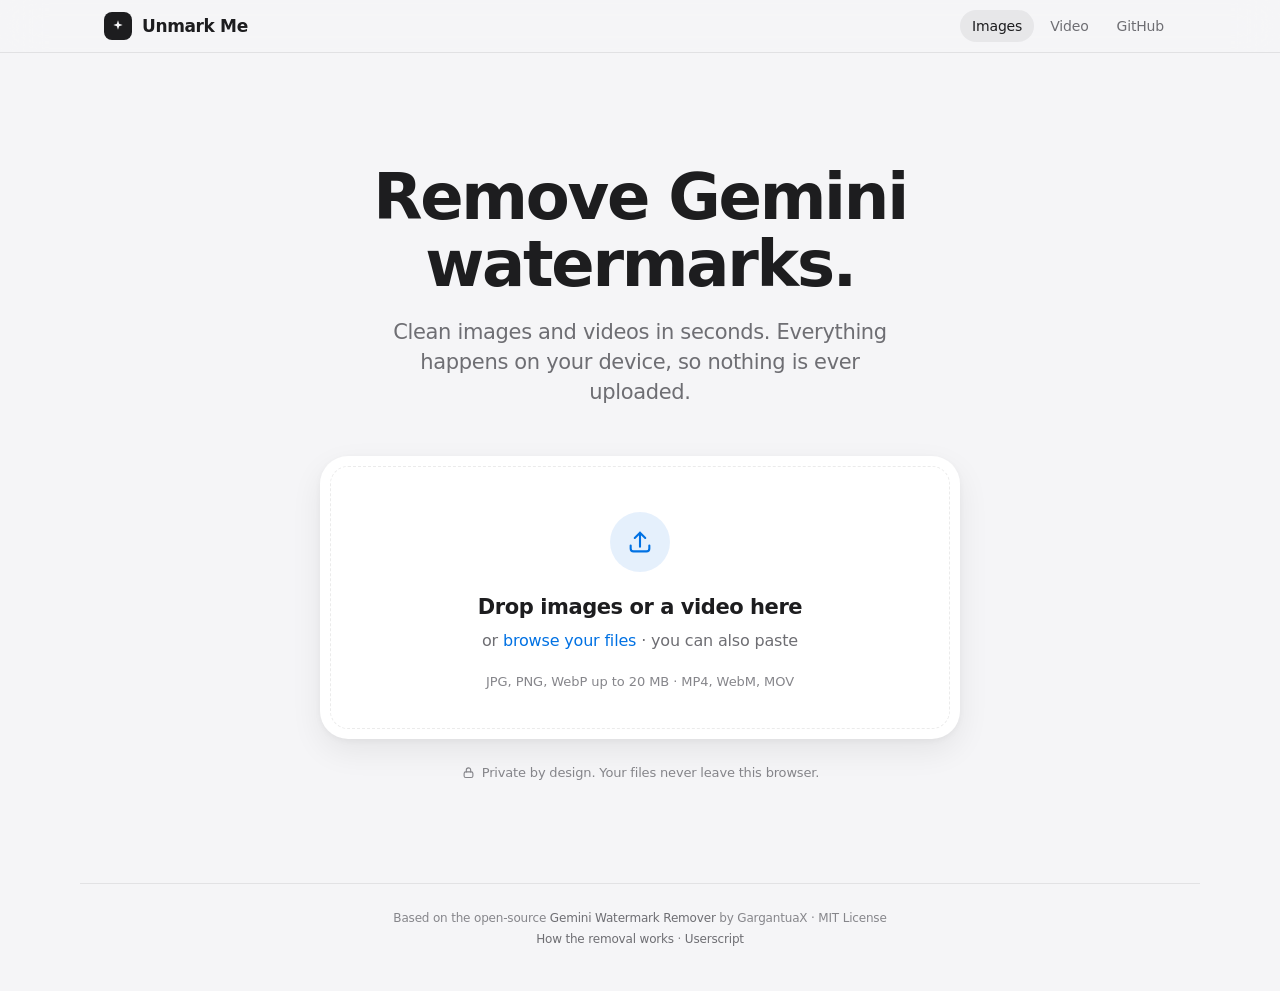
==== public/dev-preview.html @ 41b5c04b "Rebrand as Unmark Me: English UI, Apple-style redesign, Vercel config - Translate all user-facing te" ====
<!DOCTYPE html>
<html lang="en">
<head>
  <meta charset="UTF-8">
  <meta name="viewport" content="width=device-width, initial-scale=1.0">
  <title>Unmark Me — Remove Gemini Watermarks</title>
  <meta name="description" content="Remove Gemini watermarks from images and videos, right in your browser.">
  <meta name="robots" content="noindex, nofollow">
  <meta name="theme-color" content="#f5f5f7" media="(prefers-color-scheme: light)">
  <meta name="theme-color" content="#000000" media="(prefers-color-scheme: dark)">
  <link rel="icon" href="data:image/svg+xml,%3Csvg xmlns='http://www.w3.org/2000/svg' viewBox='0 0 32 32'%3E%3Crect width='32' height='32' rx='8' fill='%231d1d1f'/%3E%3Cpath d='M16 7.5l-2 6.5-6.5 2 6.5 2 2 6.5 2-6.5 6.5-2-6.5-2z' fill='%23fff'/%3E%3C/svg%3E">
  <link rel="stylesheet" href="dev-preview.css">
  <script>
    // The legacy i18n bootstrap used to strip `loading` from <body> once translations
    // were applied. After retiring that module, nothing cleared the class and the
    // page stayed at opacity:0 (blank). Clear it as soon as the DOM is parsed.
    document.addEventListener('DOMContentLoaded', () => {
      document.body.classList.remove('loading');
    });
  </script>
</head>
<body class="loading">
  <header class="nav">
    <div class="nav-inner">
      <a href="./" class="brand" aria-label="Unmark Me home">
        <span class="brand-mark" aria-hidden="true">
          <svg viewBox="0 0 24 24"><path d="M12 3.5l-1.7 5.3-5.3 1.7 5.3 1.7 1.7 5.3 1.7-5.3 5.3-1.7-5.3-1.7z"/></svg>
        </span>
        <span class="brand-name">Unmark Me</span>
      </a>
      <nav class="nav-links" aria-label="Main">
        <a href="./" class="nav-link" aria-current="page">Images</a>
        <a href="./video-preview.html" class="nav-link">Video</a>
        <a href="https://github.com/aiglassbox/Unmark-Me" target="_blank" rel="noopener noreferrer" class="nav-link">GitHub</a>
      </nav>
    </div>
  </header>

  <main class="page">
    <section class="hero">
      <h1 class="display">Remove Gemini watermarks.</h1>
      <p class="lede">Clean images and videos in seconds. Everything happens on your device, so nothing is ever uploaded.</p>

      <div id="uploadArea" class="dropzone" role="button" tabindex="0" aria-label="Choose images or a video to clean">
        <div class="dropzone-icon" aria-hidden="true">
          <svg viewBox="0 0 24 24" fill="none" stroke="currentColor" stroke-width="1.8" stroke-linecap="round" stroke-linejoin="round"><path d="M12 16V4m0 0L7.5 8.5M12 4l4.5 4.5"/><path d="M4 15v2.5A2.5 2.5 0 006.5 20h11a2.5 2.5 0 002.5-2.5V15"/></svg>
        </div>
        <p class="dropzone-title">Drop images or a video here</p>
        <p class="dropzone-hint">or <span class="link-text">browse your files</span> · you can also paste</p>
        <p class="dropzone-formats">JPG, PNG, WebP up to 20 MB · MP4, WebM, MOV</p>
        <input type="file" id="fileInput" accept="image/jpeg,image/png,image/webp,video/mp4,video/webm,video/quicktime,video/*" multiple class="hidden" />
      </div>

      <p class="privacy-note">
        <svg viewBox="0 0 24 24" fill="none" stroke="currentColor" stroke-width="1.8" stroke-linecap="round" stroke-linejoin="round" aria-hidden="true"><rect x="5" y="11" width="14" height="9" rx="2.5"/><path d="M8.5 11V8a3.5 3.5 0 017 0v3"/></svg>
        Private by design. Your files never leave this browser.
      </p>
    </section>

    <section id="singlePreview" class="workspace" style="display: none;" aria-label="Result">
      <div class="viewer card">
        <div class="stage">
          <div id="comparisonContainer" class="compare w-fit max-w-full">
            <img id="originalImage" class="compare-image w-auto h-auto max-w-full object-right-bottom" alt="Original image" draggable="false" />
            <div id="processedOverlay" class="compare-overlay" style="display: none;">
              <img id="processedImage" class="compare-overlay-image object-right-bottom" alt="Cleaned image" draggable="false" />
            </div>
            <div id="sliderHandle" class="compare-handle" style="left: 50%; display: none;" role="slider" tabindex="0" aria-label="Compare original and cleaned" aria-valuemin="0" aria-valuemax="100" aria-valuenow="50">
              <span class="compare-knob" aria-hidden="true">
                <svg viewBox="0 0 24 24" fill="none" stroke="currentColor" stroke-width="2.2" stroke-linecap="round" stroke-linejoin="round"><path d="M9 7l-5 5 5 5M15 7l5 5-5 5"/></svg>
              </span>
            </div>
            <span class="pill pill-left" aria-hidden="true">Cleaned</span>
            <span class="pill pill-right" aria-hidden="true">Original</span>
          </div>
        </div>
      </div>

      <aside class="inspector card" aria-label="Details and actions">
        <div id="originalInfo" class="meta"></div>
        <div id="processedInfo" class="meta" style="display: none;"></div>

        <div class="actions">
          <button id="downloadBtn" class="btn btn-primary" style="display: none;">
            <svg viewBox="0 0 24 24" fill="none" stroke="currentColor" stroke-width="2" stroke-linecap="round" stroke-linejoin="round" aria-hidden="true"><path d="M12 4v11m0 0l-4.5-4.5M12 15l4.5-4.5M5 20h14"/></svg>
            <span>Download result</span>
          </button>
          <button id="copyBtn" class="btn btn-secondary" style="display: none;">
            <svg viewBox="0 0 24 24" fill="none" stroke="currentColor" stroke-width="2" stroke-linecap="round" stroke-linejoin="round" aria-hidden="true"><rect x="8" y="8" width="12" height="12" rx="2.5"/><path d="M16 8V6.5A2.5 2.5 0 0013.5 4h-7A2.5 2.5 0 004 6.5v7A2.5 2.5 0 006.5 16H8"/></svg>
            <span>Copy result</span>
          </button>
          <button id="resetBtn" class="btn btn-plain">
            <span>Choose other files</span>
          </button>
        </div>
        <div id="statusMessage" class="status-message" role="status" aria-live="polite"></div>
      </aside>
    </section>

    <section id="multiPreview" class="batch" style="display: none;" aria-label="Batch results">
      <div class="batch-header">
        <div>
          <h2 class="section-title">Batch results</h2>
          <p id="progressText" class="section-subtitle" aria-live="polite">Progress: 0/0</p>
        </div>
        <button id="batchResetBtn" class="btn btn-secondary btn-compact">Choose other files</button>
      </div>
      <div class="progress-track" aria-hidden="true"><span id="batchProgressBar"></span></div>
      <div id="imageList" class="batch-list"></div>
    </section>
  </main>

  <footer class="footer">
    <p>Based on the open-source <a href="https://github.com/GargantuaX/gemini-watermark-remover" target="_blank" rel="noopener noreferrer">Gemini Watermark Remover</a> by GargantuaX · MIT License</p>
    <p><a href="https://allenkuo.medium.com/removing-gemini-ai-watermarks-a-deep-dive-into-reverse-alpha-blending-bbbd83af2a3f" target="_blank" rel="noopener noreferrer">How the removal works</a> · <a href="userscript/gemini-watermark-remover.user.js" target="_blank">Userscript</a></p>
  </footer>

  <div id="loadingOverlay" class="loading-overlay" style="display: none;" role="status" aria-live="polite">
    <div class="loading-card">
      <span class="spinner" aria-hidden="true"></span>
      <p>Processing…</p>
    </div>
  </div>

  <script src="app.js"></script>
</body>
</html>
---- public/dev-preview.css ----
/* ==========================================================================
   Unmark Me — image workspace
   One neutral palette, one accent, system type, 4px spacing rhythm.
   ========================================================================== */

:root {
  color-scheme: light dark;

  /* Palette */
  --bg: #f5f5f7;
  --surface: #ffffff;
  --surface-raised: #ffffff;
  --fill: rgba(120, 120, 128, 0.12);
  --fill-hover: rgba(120, 120, 128, 0.18);
  --fill-press: rgba(120, 120, 128, 0.24);
  --label: #1d1d1f;
  --label-2: #6e6e73;
  --label-3: #86868b;
  --separator: rgba(0, 0, 0, 0.08);
  --accent: #0071e3;
  --accent-hover: #0077ed;
  --accent-press: #006edb;
  --accent-tint: rgba(0, 113, 227, 0.1);
  --on-accent: #ffffff;
  --success: #248a3d;
  --warning: #b25000;
  --danger: #d70015;
  --nav-material: rgba(245, 245, 247, 0.72);
  --scrim: rgba(245, 245, 247, 0.62);
  --checker-a: #f2f2f4;
  --checker-b: #fbfbfd;

  /* Depth */
  --shadow-sm: 0 1px 2px rgba(0, 0, 0, 0.04), 0 2px 8px rgba(0, 0, 0, 0.04);
  --shadow-md: 0 2px 6px rgba(0, 0, 0, 0.04), 0 12px 32px rgba(0, 0, 0, 0.07);
  --shadow-lg: 0 4px 12px rgba(0, 0, 0, 0.06), 0 24px 56px rgba(0, 0, 0, 0.12);

  /* Shape */
  --radius-xl: 28px;
  --radius-lg: 22px;
  --radius-md: 14px;
  --radius-sm: 10px;
  --radius-pill: 980px;

  /* Motion */
  --ease: cubic-bezier(0.25, 0.1, 0.25, 1);
  --ease-out: cubic-bezier(0.16, 1, 0.3, 1);
  --fast: 120ms;
  --base: 240ms;
  --slow: 480ms;

  --font: -apple-system, BlinkMacSystemFont, "SF Pro Text", "Inter", system-ui, "Segoe UI", Roboto, "Helvetica Neue", Arial, sans-serif;
  --font-display: -apple-system, BlinkMacSystemFont, "SF Pro Display", "Inter", system-ui, "Segoe UI", Roboto, "Helvetica Neue", Arial, sans-serif;
}

@media (prefers-color-scheme: dark) {
  :root {
    --bg: #000000;
    --surface: #161617;
    --surface-raised: #1d1d1f;
    --fill: rgba(120, 120, 128, 0.24);
    --fill-hover: rgba(120, 120, 128, 0.32);
    --fill-press: rgba(120, 120, 128, 0.4);
    --label: #f5f5f7;
    --label-2: #a1a1a6;
    --label-3: #86868b;
    --separator: rgba(255, 255, 255, 0.1);
    --accent: #0a84ff;
    --accent-hover: #2b95ff;
    --accent-press: #0077ed;
    --accent-tint: rgba(10, 132, 255, 0.16);
    --success: #30d158;
    --warning: #ff9f0a;
    --danger: #ff453a;
    --nav-material: rgba(22, 22, 23, 0.72);
    --scrim: rgba(0, 0, 0, 0.55);
    --checker-a: #1c1c1e;
    --checker-b: #232325;
    --shadow-sm: 0 0 0 1px rgba(255, 255, 255, 0.06);
    --shadow-md: 0 0 0 1px rgba(255, 255, 255, 0.07), 0 12px 32px rgba(0, 0, 0, 0.5);
    --shadow-lg: 0 0 0 1px rgba(255, 255, 255, 0.08), 0 24px 56px rgba(0, 0, 0, 0.6);
  }
}

/* ---------- Base ---------- */

*, *::before, *::after { box-sizing: border-box; }

html {
  -webkit-text-size-adjust: 100%;
  text-size-adjust: 100%;
}

body {
  margin: 0;
  min-height: 100vh;
  display: flex;
  flex-direction: column;
  background: var(--bg);
  color: var(--label);
  font: 400 1rem/1.47 var(--font);
  letter-spacing: -0.011em;
  -webkit-font-smoothing: antialiased;
  -moz-osx-font-smoothing: grayscale;
}

body.loading { opacity: 0; }

::selection { background: var(--accent-tint); }

a { color: inherit; text-decoration: none; }

p { margin: 0; }

button, input { font: inherit; color: inherit; }

button {
  border: 0;
  background: none;
  cursor: pointer;
  -webkit-tap-highlight-color: transparent;
}

img { -webkit-user-drag: none; }

:focus-visible {
  outline: 3px solid color-mix(in srgb, var(--accent) 55%, transparent);
  outline-offset: 2px;
}

.hidden { display: none !important; }

/* Layout helpers the comparison viewer relies on (see tests/regression). */
.w-fit { width: fit-content; }
.w-auto { width: auto; }
.h-auto { height: auto; }
.max-w-full { max-width: 100%; }
.object-right-bottom { object-position: right bottom; }

/* ---------- Navigation (translucent material) ---------- */

.nav {
  position: sticky;
  top: 0;
  z-index: 50;
  background: var(--nav-material);
  -webkit-backdrop-filter: saturate(180%) blur(20px);
  backdrop-filter: saturate(180%) blur(20px);
  box-shadow: 0 1px 0 var(--separator);
}

.nav-inner {
  max-width: 1120px;
  height: 52px;
  margin: 0 auto;
  padding: 0 24px;
  display: flex;
  align-items: center;
  justify-content: space-between;
  gap: 16px;
}

.brand {
  display: inline-flex;
  align-items: center;
  gap: 10px;
  border-radius: var(--radius-sm);
}

.brand-mark {
  width: 28px;
  height: 28px;
  border-radius: 8px;
  display: grid;
  place-items: center;
  background: var(--label);
  color: var(--bg);
}

.brand-mark svg { width: 16px; height: 16px; fill: currentColor; }

.brand-name {
  font-size: 1.0625rem;
  font-weight: 600;
  letter-spacing: -0.022em;
}

.nav-links {
  display: flex;
  align-items: center;
  gap: 4px;
}

.nav-link {
  padding: 6px 12px;
  border-radius: var(--radius-pill);
  font-size: 0.875rem;
  color: var(--label-2);
  transition: color var(--fast) var(--ease), background-color var(--fast) var(--ease);
}

.nav-link:hover { color: var(--label); }

.nav-link[aria-current="page"] {
  color: var(--label);
  font-weight: 500;
  background: var(--fill);
}

/* ---------- Page ---------- */

.page {
  flex: 1;
  width: 100%;
  padding: 0 24px 96px;
}

.hero {
  max-width: 880px;
  margin: 0 auto;
  padding: clamp(56px, 10vw, 112px) 0 0;
  text-align: center;
}

.display {
  margin: 0;
  font-family: var(--font-display);
  font-size: clamp(2.5rem, 6.5vw, 4rem);
  font-weight: 700;
  line-height: 1.05;
  letter-spacing: -0.035em;
}

.lede {
  max-width: 34rem;
  margin: 20px auto 0;
  font-size: clamp(1.0625rem, 2.2vw, 1.3125rem);
  line-height: 1.42;
  letter-spacing: -0.016em;
  color: var(--label-2);
}

/* ---------- Drop zone ---------- */

.dropzone {
  position: relative;
  max-width: 640px;
  margin: 48px auto 0;
  padding: 56px 32px 48px;
  border-radius: var(--radius-xl);
  background: var(--surface);
  box-shadow: var(--shadow-md);
  cursor: pointer;
  user-select: none;
  transition:
    transform var(--base) var(--ease-out),
    box-shadow var(--base) var(--ease-out),
    background-color var(--base) var(--ease);
}

.dropzone::after {
  content: "";
  position: absolute;
  inset: 10px;
  border-radius: calc(var(--radius-xl) - 10px);
  border: 1.5px dashed var(--separator);
  pointer-events: none;
  transition: border-color var(--base) var(--ease);
}

.dropzone:hover {
  transform: translateY(-2px);
  box-shadow: var(--shadow-lg);
}

.dropzone:active { transform: translateY(0) scale(0.995); transition-duration: var(--fast); }

.dropzone.is-dragging {
  background: color-mix(in srgb, var(--accent) 5%, var(--surface));
  box-shadow: 0 0 0 3px var(--accent), var(--shadow-lg);
  transform: scale(1.01);
}

.dropzone.is-dragging::after { border-color: color-mix(in srgb, var(--accent) 45%, transparent); }

.dropzone-icon {
  width: 60px;
  height: 60px;
  margin: 0 auto 20px;
  display: grid;
  place-items: center;
  border-radius: 50%;
  background: var(--accent-tint);
  color: var(--accent);
  transition: transform var(--base) var(--ease-out);
}

.dropzone-icon svg { width: 28px; height: 28px; }

.dropzone:hover .dropzone-icon,
.dropzone.is-dragging .dropzone-icon { transform: translateY(-3px); }

.dropzone-title {
  font-size: 1.3125rem;
  font-weight: 600;
  letter-spacing: -0.021em;
}

.dropzone-hint {
  margin-top: 6px;
  font-size: 1rem;
  color: var(--label-2);
}

.link-text { color: var(--accent); }

.dropzone:hover .link-text { text-decoration: underline; text-underline-offset: 3px; }

.dropzone-formats {
  margin-top: 20px;
  font-size: 0.8125rem;
  letter-spacing: -0.005em;
  color: var(--label-3);
}

.privacy-note {
  margin-top: 24px;
  display: inline-flex;
  align-items: center;
  gap: 6px;
  font-size: 0.8125rem;
  color: var(--label-3);
}

.privacy-note svg { width: 15px; height: 15px; flex: none; }

/* ---------- Cards ---------- */

.card {
  background: var(--surface);
  border-radius: var(--radius-lg);
  box-shadow: var(--shadow-md);
}

/* ---------- Single image workspace ---------- */

.workspace {
  max-width: 1120px;
  margin: 72px auto 0;
  display: grid;
  gap: 24px;
  grid-template-columns: minmax(0, 1fr) 300px;
  align-items: start;
  scroll-margin-top: 76px;
}

.workspace, .batch { animation: rise var(--slow) var(--ease-out) both; }

.viewer { padding: 12px; }

.stage {
  position: relative;
  min-height: 420px;
  display: flex;
  align-items: center;
  justify-content: center;
  border-radius: var(--radius-md);
  overflow: hidden;
  background: repeating-conic-gradient(var(--checker-a) 0 25%, var(--checker-b) 0 50%) 0 0 / 20px 20px;
}

.compare {
  position: relative;
  margin: 0 auto;
  user-select: none;
  touch-action: pan-y;
  cursor: ew-resize;
}

.compare-image {
  display: block;
  max-height: 68vh;
  object-fit: contain;
}

.compare-overlay {
  position: absolute;
  top: 0;
  left: 0;
  width: 50%;
  height: 100%;
  overflow: hidden;
  z-index: 10;
  box-shadow: 1px 0 0 rgba(255, 255, 255, 0.95), 2px 0 8px rgba(0, 0, 0, 0.18);
}

.compare-overlay-image {
  display: block;
  width: auto;
  height: 100%;
  max-width: none;
  object-fit: contain;
}

.compare-handle {
  position: absolute;
  top: 0;
  bottom: 0;
  width: 44px;
  margin-left: -22px;
  z-index: 20;
  display: flex;
  align-items: center;
  justify-content: center;
  cursor: ew-resize;
  touch-action: none;
}

.compare-handle:focus-visible { outline: none; }

.compare-knob {
  width: 36px;
  height: 36px;
  display: grid;
  place-items: center;
  border-radius: 50%;
  background: rgba(255, 255, 255, 0.92);
  -webkit-backdrop-filter: blur(12px);
  backdrop-filter: blur(12px);
  color: #1d1d1f;
  box-shadow: 0 1px 2px rgba(0, 0, 0, 0.12), 0 4px 14px rgba(0, 0, 0, 0.18);
  transition: transform var(--fast) var(--ease), box-shadow var(--fast) var(--ease);
}

.compare-knob svg { width: 16px; height: 16px; }

.compare:active .compare-knob,
.compare-handle:hover .compare-knob { transform: scale(1.08); }

.compare-handle:focus-visible .compare-knob {
  box-shadow: 0 0 0 3px var(--accent), 0 4px 14px rgba(0, 0, 0, 0.18);
}

.pill {
  position: absolute;
  top: 12px;
  z-index: 30;
  padding: 4px 10px;
  border-radius: var(--radius-pill);
  background: rgba(0, 0, 0, 0.5);
  -webkit-backdrop-filter: blur(12px) saturate(160%);
  backdrop-filter: blur(12px) saturate(160%);
  color: #fff;
  font-size: 0.75rem;
  font-weight: 600;
  letter-spacing: 0.01em;
  pointer-events: none;
  opacity: 0;
  transform: translateY(-4px);
  transition: opacity var(--base) var(--ease), transform var(--base) var(--ease-out);
}

.pill-left { left: 12px; }
.pill-right { right: 12px; }

.workspace[data-state="done"] .pill { opacity: 1; transform: none; }

/* Processing shimmer over the original while the result is computed. */
.workspace[data-state="processing"] .stage::after {
  content: "";
  position: absolute;
  inset: 0;
  z-index: 40;
  background: linear-gradient(100deg, transparent 30%, rgba(255, 255, 255, 0.28) 50%, transparent 70%) 0 0 / 250% 100%;
  animation: shimmer 1.4s linear infinite;
  pointer-events: none;
}

/* ---------- Inspector ---------- */

.inspector {
  position: sticky;
  top: 76px;
  padding: 24px;
}

.meta-status {
  display: flex;
  align-items: center;
  gap: 10px;
  margin-bottom: 16px;
  font-size: 1.0625rem;
  font-weight: 600;
  letter-spacing: -0.021em;
}

.meta-status-icon {
  width: 24px;
  height: 24px;
  flex: none;
  display: grid;
  place-items: center;
  border-radius: 50%;
  color: #fff;
  background: var(--success);
}

.meta-status-icon svg { width: 14px; height: 14px; }

.meta-status.is-warning .meta-status-icon { background: var(--warning); }

.meta-status.is-processing .meta-status-icon {
  background: none;
  border: 2px solid var(--fill-press);
  border-top-color: var(--accent);
  animation: spin 0.8s linear infinite;
}

.meta-row {
  display: flex;
  justify-content: space-between;
  gap: 12px;
  padding: 10px 0;
  font-size: 0.875rem;
  border-top: 1px solid var(--separator);
}

.meta-row:last-child { border-bottom: 1px solid var(--separator); }

.meta-row span:first-child { color: var(--label-2); }

.meta-row span:last-child {
  font-variant-numeric: tabular-nums;
  text-align: right;
}

.actions {
  display: grid;
  gap: 10px;
  margin-top: 24px;
}

.status-message {
  margin-top: 12px;
  font-size: 0.8125rem;
  line-height: 1.4;
  color: var(--label-2);
  text-align: center;
}

.status-message:empty { display: none; }

.text-warn, .text-warning { color: var(--warning) !important; }
.text-success, .text-primary { color: var(--success) !important; }

/* ---------- Buttons ---------- */

.btn {
  height: 44px;
  padding: 0 22px;
  display: inline-flex;
  align-items: center;
  justify-content: center;
  gap: 8px;
  border-radius: var(--radius-pill);
  font-size: 1.0625rem;
  font-weight: 500;
  letter-spacing: -0.016em;
  white-space: nowrap;
  transition:
    background-color var(--fast) var(--ease),
    color var(--fast) var(--ease),
    transform var(--fast) var(--ease);
}

.btn svg { width: 18px; height: 18px; flex: none; }

.btn:active { transform: scale(0.97); }

.btn-primary { background: var(--accent); color: var(--on-accent); }
.btn-primary:hover { background: var(--accent-hover); }
.btn-primary:active { background: var(--accent-press); }

.btn-secondary { background: var(--fill); color: var(--label); }
.btn-secondary:hover { background: var(--fill-hover); }
.btn-secondary:active { background: var(--fill-press); }

.btn-plain { color: var(--accent); height: 36px; font-size: 0.9375rem; }
.btn-plain:hover { text-decoration: underline; text-underline-offset: 3px; }

.btn-compact {
  height: 34px;
  padding: 0 16px;
  font-size: 0.875rem;
}

.btn-compact svg { width: 15px; height: 15px; }

/* ---------- Batch ---------- */

.batch {
  max-width: 1120px;
  margin: 72px auto 0;
  scroll-margin-top: 76px;
}

.batch-header {
  display: flex;
  align-items: flex-end;
  justify-content: space-between;
  gap: 16px;
}

.section-title {
  margin: 0;
  font-family: var(--font-display);
  font-size: 1.75rem;
  font-weight: 700;
  line-height: 1.14;
  letter-spacing: -0.028em;
}

.section-subtitle {
  margin-top: 4px;
  font-size: 0.9375rem;
  color: var(--label-2);
  font-variant-numeric: tabular-nums;
}

.progress-track {
  height: 4px;
  margin: 20px 0 28px;
  border-radius: 2px;
  background: var(--fill);
  overflow: hidden;
}

.progress-track span {
  display: block;
  width: 0;
  height: 100%;
  border-radius: inherit;
  background: var(--accent);
  transition: width var(--slow) var(--ease-out);
}

.batch-list {
  display: grid;
  grid-template-columns: repeat(auto-fill, minmax(300px, 1fr));
  gap: 20px;
}

.batch-card {
  display: flex;
  flex-direction: column;
  background: var(--surface);
  border-radius: var(--radius-lg);
  box-shadow: var(--shadow-sm);
  overflow: hidden;
  animation: rise var(--slow) var(--ease-out) both;
  transition: box-shadow var(--base) var(--ease), transform var(--base) var(--ease-out);
}

.batch-card:hover { box-shadow: var(--shadow-md); transform: translateY(-2px); }

.batch-comparison {
  display: grid;
  grid-template-columns: 1fr 1fr;
  gap: 2px;
  background: var(--separator);
}

.batch-pane {
  position: relative;
  aspect-ratio: 1 / 1;
  display: flex;
  align-items: center;
  justify-content: center;
  background: repeating-conic-gradient(var(--checker-a) 0 25%, var(--checker-b) 0 50%) 0 0 / 16px 16px;
  overflow: hidden;
}

.batch-pane-label {
  position: absolute;
  top: 8px;
  left: 8px;
  z-index: 1;
  padding: 3px 8px;
  border-radius: var(--radius-pill);
  background: rgba(0, 0, 0, 0.5);
  -webkit-backdrop-filter: blur(10px);
  backdrop-filter: blur(10px);
  color: #fff;
  font-size: 0.6875rem;
  font-weight: 600;
  letter-spacing: 0.01em;
}

.batch-image {
  width: 100%;
  height: 100%;
  object-fit: contain;
  object-position: center;
  opacity: 0;
  transition: opacity var(--base) var(--ease);
}

.batch-image[src]:not([src=""]) { opacity: 1; }

.batch-main { padding: 16px 16px 4px; min-width: 0; }

.batch-title {
  margin: 0;
  overflow: hidden;
  text-overflow: ellipsis;
  white-space: nowrap;
  font-size: 0.9375rem;
  font-weight: 600;
  letter-spacing: -0.016em;
}

.batch-status {
  margin-top: 2px;
  font-size: 0.8125rem;
  color: var(--label-2);
}

.batch-actions {
  display: flex;
  flex-wrap: wrap;
  gap: 8px;
  padding: 12px 16px 16px;
  margin-top: auto;
}

/* ---------- Footer ---------- */

.footer {
  max-width: 1120px;
  width: calc(100% - 48px);
  margin: 0 auto;
  padding: 24px 0 40px;
  border-top: 1px solid var(--separator);
  text-align: center;
  font-size: 0.75rem;
  line-height: 1.8;
  color: var(--label-3);
}

.footer a { color: var(--label-2); }
.footer a:hover { color: var(--label); text-decoration: underline; text-underline-offset: 2px; }

/* ---------- Loading overlay ---------- */

.loading-overlay {
  position: fixed;
  inset: 0;
  z-index: 60;
  align-items: center;
  justify-content: center;
  background: var(--scrim);
  -webkit-backdrop-filter: blur(16px);
  backdrop-filter: blur(16px);
  animation: fade var(--base) var(--ease) both;
}

.loading-card {
  display: flex;
  flex-direction: column;
  align-items: center;
  gap: 16px;
  padding: 28px 36px;
  border-radius: var(--radius-lg);
  background: var(--surface-raised);
  box-shadow: var(--shadow-lg);
  font-size: 0.9375rem;
  font-weight: 500;
  color: var(--label-2);
}

.spinner {
  width: 28px;
  height: 28px;
  border-radius: 50%;
  border: 2.5px solid var(--fill-press);
  border-top-color: var(--accent);
  animation: spin 0.8s linear infinite;
}

/* ---------- Motion ---------- */

@keyframes rise {
  from { opacity: 0; transform: translateY(12px); }
  to { opacity: 1; transform: none; }
}

@keyframes fade { from { opacity: 0; } to { opacity: 1; } }

@keyframes spin { to { transform: rotate(360deg); } }

@keyframes shimmer {
  from { background-position: 150% 0; }
  to { background-position: -100% 0; }
}

/* ---------- Responsive ---------- */

@media (max-width: 900px) {
  .workspace { grid-template-columns: minmax(0, 1fr); }
  .inspector { position: static; }
  .actions { grid-template-columns: 1fr 1fr; }
  .actions .btn-plain { grid-column: 1 / -1; }
}

@media (max-width: 600px) {
  .nav-inner { padding: 0 16px; }
  .nav-link { padding: 6px 10px; }
  .page { padding: 0 16px 64px; }
  .dropzone { margin-top: 36px; padding: 44px 20px 36px; border-radius: var(--radius-lg); }
  .dropzone::after { border-radius: calc(var(--radius-lg) - 10px); }
  .workspace, .batch { margin-top: 48px; }
  .stage { min-height: 260px; }
  .viewer { padding: 8px; }
  .inspector { padding: 20px; }
  .actions { grid-template-columns: 1fr; }
  .batch-header { flex-direction: column; align-items: flex-start; }
  .batch-list { grid-template-columns: 1fr; }
  .footer { width: calc(100% - 32px); }
}

/* ---------- Accessibility preferences ---------- */

@media (prefers-reduced-motion: reduce) {
  *, *::before, *::after {
    animation-duration: 1ms !important;
    animation-iteration-count: 1 !important;
    transition-duration: 1ms !important;
    scroll-behavior: auto !important;
  }
  .dropzone:hover, .batch-card:hover, .dropzone.is-dragging { transform: none; }
  .spinner, .meta-status.is-processing .meta-status-icon { animation: spin 1.6s linear infinite !important; }
}

@media (prefers-reduced-transparency: reduce) {
  .nav { background: var(--bg); -webkit-backdrop-filter: none; backdrop-filter: none; }
  .loading-overlay { background: var(--bg); -webkit-backdrop-filter: none; backdrop-filter: none; }
  .pill, .batch-pane-label { background: #1d1d1f; -webkit-backdrop-filter: none; backdrop-filter: none; }
}

@media (prefers-contrast: more) {
  :root { --separator: rgba(0, 0, 0, 0.3); --label-2: #3a3a3c; --label-3: #48484a; }
  .card, .dropzone, .batch-card { box-shadow: none; border: 1px solid var(--label-3); }
}
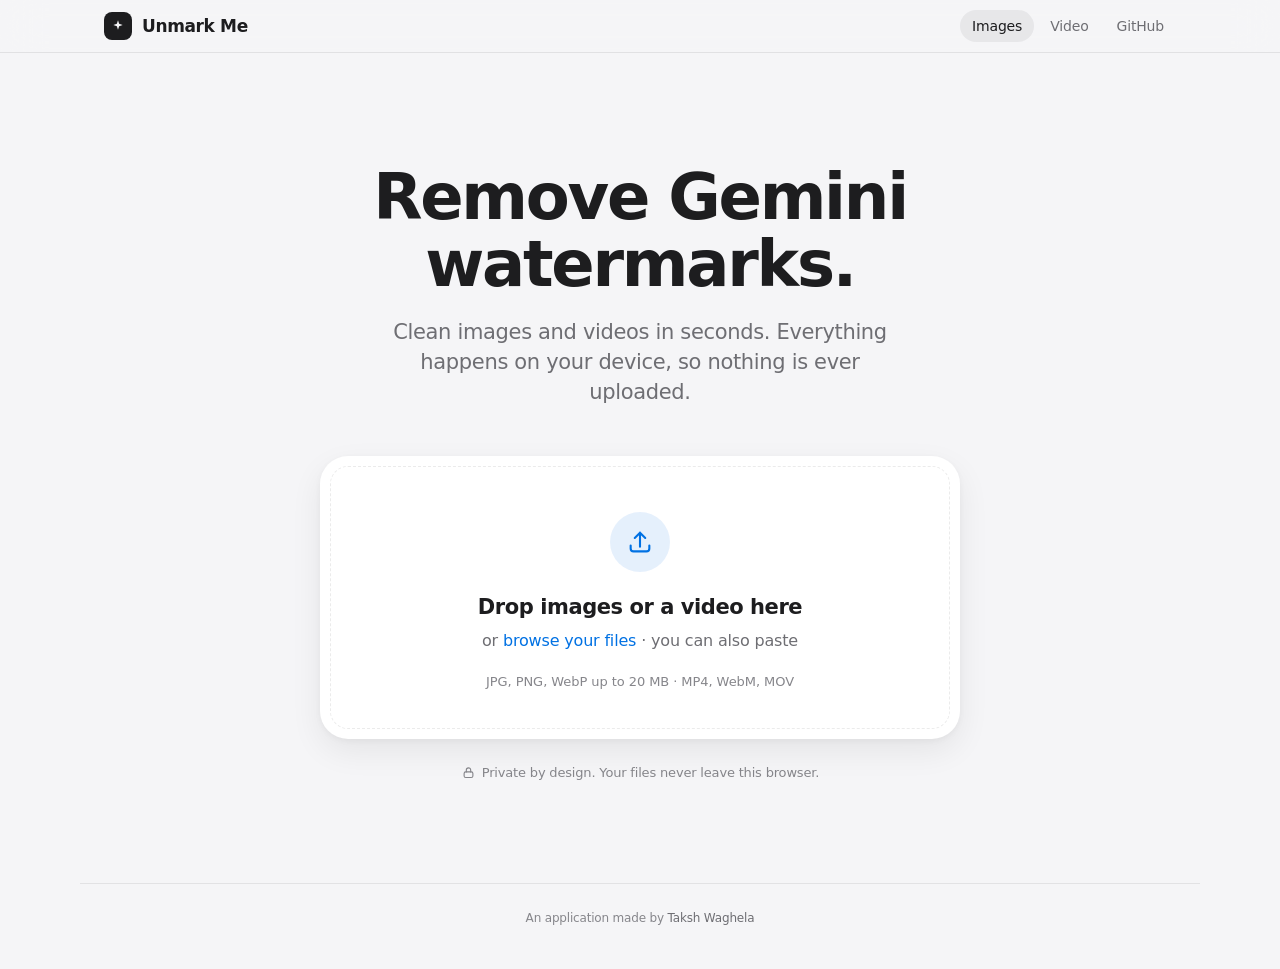
==== commit ceb29ae3: "Credit Taksh Waghela in the footer Co-Authored-By: Claude Opus 5.5 <noreply@anthropic.com>" ====
--- a/public/dev-preview.html
+++ b/public/dev-preview.html
@@ -111,8 +111,7 @@
   </main>
 
   <footer class="footer">
-    <p>Based on the open-source <a href="https://github.com/GargantuaX/gemini-watermark-remover" target="_blank" rel="noopener noreferrer">Gemini Watermark Remover</a> by GargantuaX · MIT License</p>
-    <p><a href="https://allenkuo.medium.com/removing-gemini-ai-watermarks-a-deep-dive-into-reverse-alpha-blending-bbbd83af2a3f" target="_blank" rel="noopener noreferrer">How the removal works</a> · <a href="userscript/gemini-watermark-remover.user.js" target="_blank">Userscript</a></p>
+    <p>An application made by <span class="footer-name">Taksh Waghela</span></p>
   </footer>
 
   <div id="loadingOverlay" class="loading-overlay" style="display: none;" role="status" aria-live="polite">
--- a/public/dev-preview.css
+++ b/public/dev-preview.css
@@ -747,8 +747,7 @@
   color: var(--label-3);
 }
 
-.footer a { color: var(--label-2); }
-.footer a:hover { color: var(--label); text-decoration: underline; text-underline-offset: 2px; }
+.footer-name { color: var(--label-2); font-weight: 500; }
 
 /* ---------- Loading overlay ---------- */
 
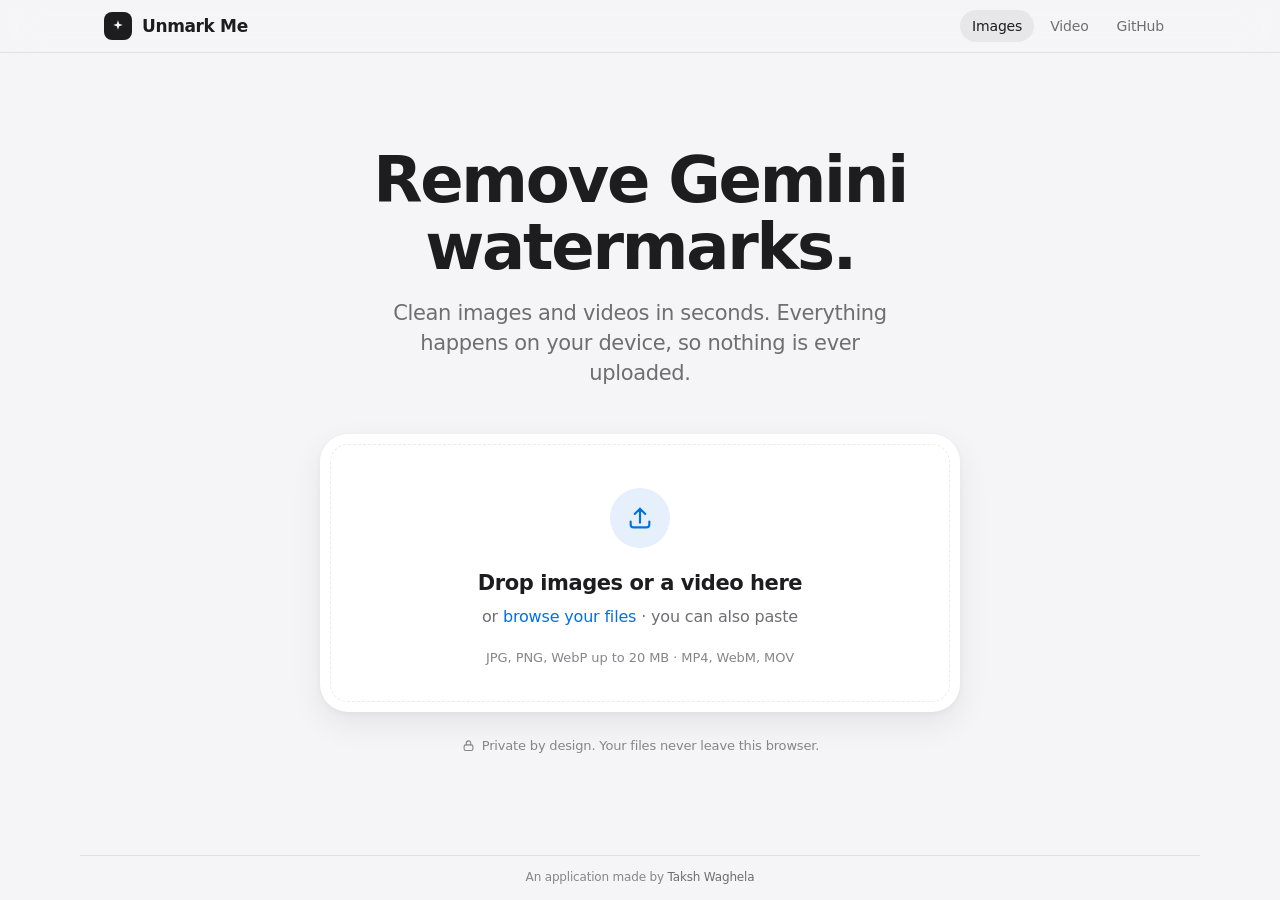
==== commit e19b2c94: "Fit both pages to one screen with no page scrolling - Image page: hero centres in the viewport and h" ====
--- a/public/dev-preview.html
+++ b/public/dev-preview.html
@@ -19,7 +19,7 @@
     });
   </script>
 </head>
-<body class="loading">
+<body class="loading" data-view="home">
   <header class="nav">
     <div class="nav-inner">
       <a href="./" class="brand" aria-label="Unmark Me home">
@@ -31,7 +31,7 @@
       <nav class="nav-links" aria-label="Main">
         <a href="./" class="nav-link" aria-current="page">Images</a>
         <a href="./video-preview.html" class="nav-link">Video</a>
-        <a href="https://github.com/aiglassbox/Unmark-Me" target="_blank" rel="noopener noreferrer" class="nav-link">GitHub</a>
+        <a href="https://github.com/taksh786/Unmark-Me" target="_blank" rel="noopener noreferrer" class="nav-link">GitHub</a>
       </nav>
     </div>
   </header>
@@ -83,11 +83,11 @@
         <div class="actions">
           <button id="downloadBtn" class="btn btn-primary" style="display: none;">
             <svg viewBox="0 0 24 24" fill="none" stroke="currentColor" stroke-width="2" stroke-linecap="round" stroke-linejoin="round" aria-hidden="true"><path d="M12 4v11m0 0l-4.5-4.5M12 15l4.5-4.5M5 20h14"/></svg>
-            <span>Download result</span>
+            <span>Download</span>
           </button>
           <button id="copyBtn" class="btn btn-secondary" style="display: none;">
             <svg viewBox="0 0 24 24" fill="none" stroke="currentColor" stroke-width="2" stroke-linecap="round" stroke-linejoin="round" aria-hidden="true"><rect x="8" y="8" width="12" height="12" rx="2.5"/><path d="M16 8V6.5A2.5 2.5 0 0013.5 4h-7A2.5 2.5 0 004 6.5v7A2.5 2.5 0 006.5 16H8"/></svg>
-            <span>Copy result</span>
+            <span>Copy</span>
           </button>
           <button id="resetBtn" class="btn btn-plain">
             <span>Choose other files</span>
--- a/public/dev-preview.css
+++ b/public/dev-preview.css
@@ -48,6 +48,10 @@
   --fast: 120ms;
   --base: 240ms;
   --slow: 480ms;
+
+  /* Vertical space taken by nav, page padding, footer and viewer padding.
+     The comparison image gets the rest so the page never scrolls. */
+  --chrome: 172px;
 
   --font: -apple-system, BlinkMacSystemFont, "SF Pro Text", "Inter", system-ui, "Segoe UI", Roboto, "Helvetica Neue", Arial, sans-serif;
   --font-display: -apple-system, BlinkMacSystemFont, "SF Pro Display", "Inter", system-ui, "Segoe UI", Roboto, "Helvetica Neue", Arial, sans-serif;
@@ -91,9 +95,13 @@
   text-size-adjust: 100%;
 }
 
+html, body { height: 100%; }
+
 body {
   margin: 0;
-  min-height: 100vh;
+  height: 100vh;
+  height: 100dvh;
+  overflow: hidden;
   display: flex;
   flex-direction: column;
   background: var(--bg);
@@ -211,21 +219,28 @@
 
 .page {
   flex: 1;
+  min-height: 0;
   width: 100%;
-  padding: 0 24px 96px;
-}
-
+  display: flex;
+  flex-direction: column;
+  padding: 24px;
+}
+
+/* Home view: hero centred in the space between nav and footer. */
 .hero {
+  width: 100%;
   max-width: 880px;
-  margin: 0 auto;
-  padding: clamp(56px, 10vw, 112px) 0 0;
+  margin: auto;
   text-align: center;
 }
+
+body[data-view="single"] .hero,
+body[data-view="batch"] .hero { display: none; }
 
 .display {
   margin: 0;
   font-family: var(--font-display);
-  font-size: clamp(2.5rem, 6.5vw, 4rem);
+  font-size: clamp(2.25rem, min(6.5vw, 7.5vh), 4rem);
   font-weight: 700;
   line-height: 1.05;
   letter-spacing: -0.035em;
@@ -233,7 +248,7 @@
 
 .lede {
   max-width: 34rem;
-  margin: 20px auto 0;
+  margin: clamp(10px, 2vh, 20px) auto 0;
   font-size: clamp(1.0625rem, 2.2vw, 1.3125rem);
   line-height: 1.42;
   letter-spacing: -0.016em;
@@ -245,8 +260,8 @@
 .dropzone {
   position: relative;
   max-width: 640px;
-  margin: 48px auto 0;
-  padding: 56px 32px 48px;
+  margin: clamp(20px, 5vh, 48px) auto 0;
+  padding: clamp(24px, 6vh, 56px) 32px clamp(20px, 5vh, 48px);
   border-radius: var(--radius-xl);
   background: var(--surface);
   box-shadow: var(--shadow-md);
@@ -284,9 +299,9 @@
 .dropzone.is-dragging::after { border-color: color-mix(in srgb, var(--accent) 45%, transparent); }
 
 .dropzone-icon {
-  width: 60px;
-  height: 60px;
-  margin: 0 auto 20px;
+  width: clamp(48px, 7vh, 60px);
+  height: clamp(48px, 7vh, 60px);
+  margin: 0 auto clamp(12px, 2.4vh, 20px);
   display: grid;
   place-items: center;
   border-radius: 50%;
@@ -317,14 +332,14 @@
 .dropzone:hover .link-text { text-decoration: underline; text-underline-offset: 3px; }
 
 .dropzone-formats {
-  margin-top: 20px;
+  margin-top: clamp(12px, 2.4vh, 20px);
   font-size: 0.8125rem;
   letter-spacing: -0.005em;
   color: var(--label-3);
 }
 
 .privacy-note {
-  margin-top: 24px;
+  margin-top: clamp(14px, 3vh, 24px);
   display: inline-flex;
   align-items: center;
   gap: 6px;
@@ -345,13 +360,16 @@
 /* ---------- Single image workspace ---------- */
 
 .workspace {
+  flex: 1;
+  min-height: 0;
+  width: 100%;
   max-width: 1120px;
-  margin: 72px auto 0;
+  margin: 0 auto;
   display: grid;
   gap: 24px;
   grid-template-columns: minmax(0, 1fr) 300px;
+  align-content: center;
   align-items: start;
-  scroll-margin-top: 76px;
 }
 
 .workspace, .batch { animation: rise var(--slow) var(--ease-out) both; }
@@ -360,7 +378,6 @@
 
 .stage {
   position: relative;
-  min-height: 420px;
   display: flex;
   align-items: center;
   justify-content: center;
@@ -379,7 +396,7 @@
 
 .compare-image {
   display: block;
-  max-height: 68vh;
+  max-height: calc(100dvh - var(--chrome));
   object-fit: contain;
 }
 
@@ -479,8 +496,8 @@
 /* ---------- Inspector ---------- */
 
 .inspector {
-  position: sticky;
-  top: 76px;
+  max-height: 100%;
+  overflow-y: auto;
   padding: 24px;
 }
 
@@ -599,9 +616,12 @@
 /* ---------- Batch ---------- */
 
 .batch {
+  flex: 1;
+  min-height: 0;
+  width: 100%;
   max-width: 1120px;
-  margin: 72px auto 0;
-  scroll-margin-top: 76px;
+  margin: 0 auto;
+  flex-direction: column;
 }
 
 .batch-header {
@@ -628,8 +648,9 @@
 }
 
 .progress-track {
+  flex: none;
   height: 4px;
-  margin: 20px 0 28px;
+  margin: 16px 0 20px;
   border-radius: 2px;
   background: var(--fill);
   overflow: hidden;
@@ -645,9 +666,17 @@
 }
 
 .batch-list {
+  flex: 1;
+  min-height: 0;
+  overflow-y: auto;
   display: grid;
-  grid-template-columns: repeat(auto-fill, minmax(300px, 1fr));
+  grid-template-columns: repeat(auto-fill, minmax(260px, 1fr));
+  grid-auto-rows: max-content;
+  align-content: start;
   gap: 20px;
+  /* Room for card shadows and hover lift inside the scroll box. */
+  margin: -6px;
+  padding: 6px;
 }
 
 .batch-card {
@@ -672,7 +701,7 @@
 
 .batch-pane {
   position: relative;
-  aspect-ratio: 1 / 1;
+  aspect-ratio: 4 / 3;
   display: flex;
   align-items: center;
   justify-content: center;
@@ -738,12 +767,13 @@
 .footer {
   max-width: 1120px;
   width: calc(100% - 48px);
+  flex: none;
   margin: 0 auto;
-  padding: 24px 0 40px;
+  padding: 12px 0 14px;
   border-top: 1px solid var(--separator);
   text-align: center;
   font-size: 0.75rem;
-  line-height: 1.8;
+  line-height: 1.5;
   color: var(--label-3);
 }
 
@@ -805,26 +835,33 @@
 /* ---------- Responsive ---------- */
 
 @media (max-width: 900px) {
-  .workspace { grid-template-columns: minmax(0, 1fr); }
-  .inspector { position: static; }
-  .actions { grid-template-columns: 1fr 1fr; }
+  /* Stacked: image on top, a compact action bar below it. */
+  :root { --chrome: 372px; }
+  .workspace { grid-template-columns: minmax(0, 1fr); gap: 16px; }
+  .inspector { padding: 20px; }
+  .meta-row { display: none; }
+  .meta-status { margin-bottom: 0; }
+  .actions { grid-template-columns: minmax(0, 1fr) minmax(0, 1fr); margin-top: 12px; gap: 8px; }
   .actions .btn-plain { grid-column: 1 / -1; }
 }
 
 @media (max-width: 600px) {
   .nav-inner { padding: 0 16px; }
   .nav-link { padding: 6px 10px; }
-  .page { padding: 0 16px 64px; }
-  .dropzone { margin-top: 36px; padding: 44px 20px 36px; border-radius: var(--radius-lg); }
+  :root { --chrome: 332px; }
+  .page { padding: 16px; }
+  .dropzone { padding-left: 20px; padding-right: 20px; border-radius: var(--radius-lg); }
   .dropzone::after { border-radius: calc(var(--radius-lg) - 10px); }
-  .workspace, .batch { margin-top: 48px; }
-  .stage { min-height: 260px; }
   .viewer { padding: 8px; }
-  .inspector { padding: 20px; }
-  .actions { grid-template-columns: 1fr; }
-  .batch-header { flex-direction: column; align-items: flex-start; }
+  .inspector { padding: 16px; }
+  .btn { font-size: 1rem; padding: 0 16px; }
   .batch-list { grid-template-columns: 1fr; }
   .footer { width: calc(100% - 32px); }
+}
+
+@media (max-height: 540px) {
+  body { height: auto; min-height: 100vh; overflow: visible; }
+  .batch-list { overflow: visible; }
 }
 
 /* ---------- Accessibility preferences ---------- */
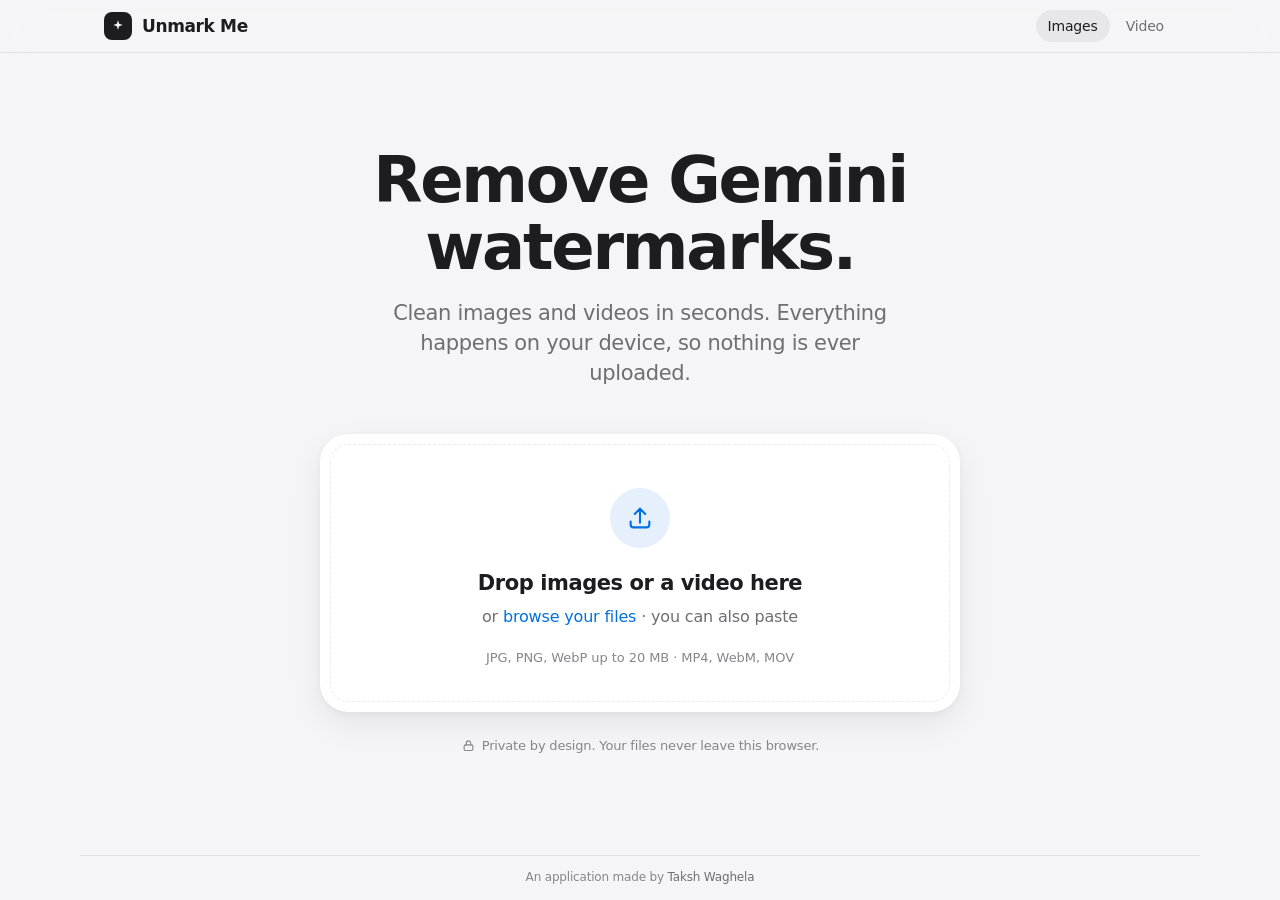
==== commit 824c5aa6: "Remove GitHub link from the site Co-Authored-By: Claude Opus 5.5 <noreply@anthropic.com>" ====
--- a/public/dev-preview.html
+++ b/public/dev-preview.html
@@ -31,7 +31,6 @@
       <nav class="nav-links" aria-label="Main">
         <a href="./" class="nav-link" aria-current="page">Images</a>
         <a href="./video-preview.html" class="nav-link">Video</a>
-        <a href="https://github.com/taksh786/Unmark-Me" target="_blank" rel="noopener noreferrer" class="nav-link">GitHub</a>
       </nav>
     </div>
   </header>
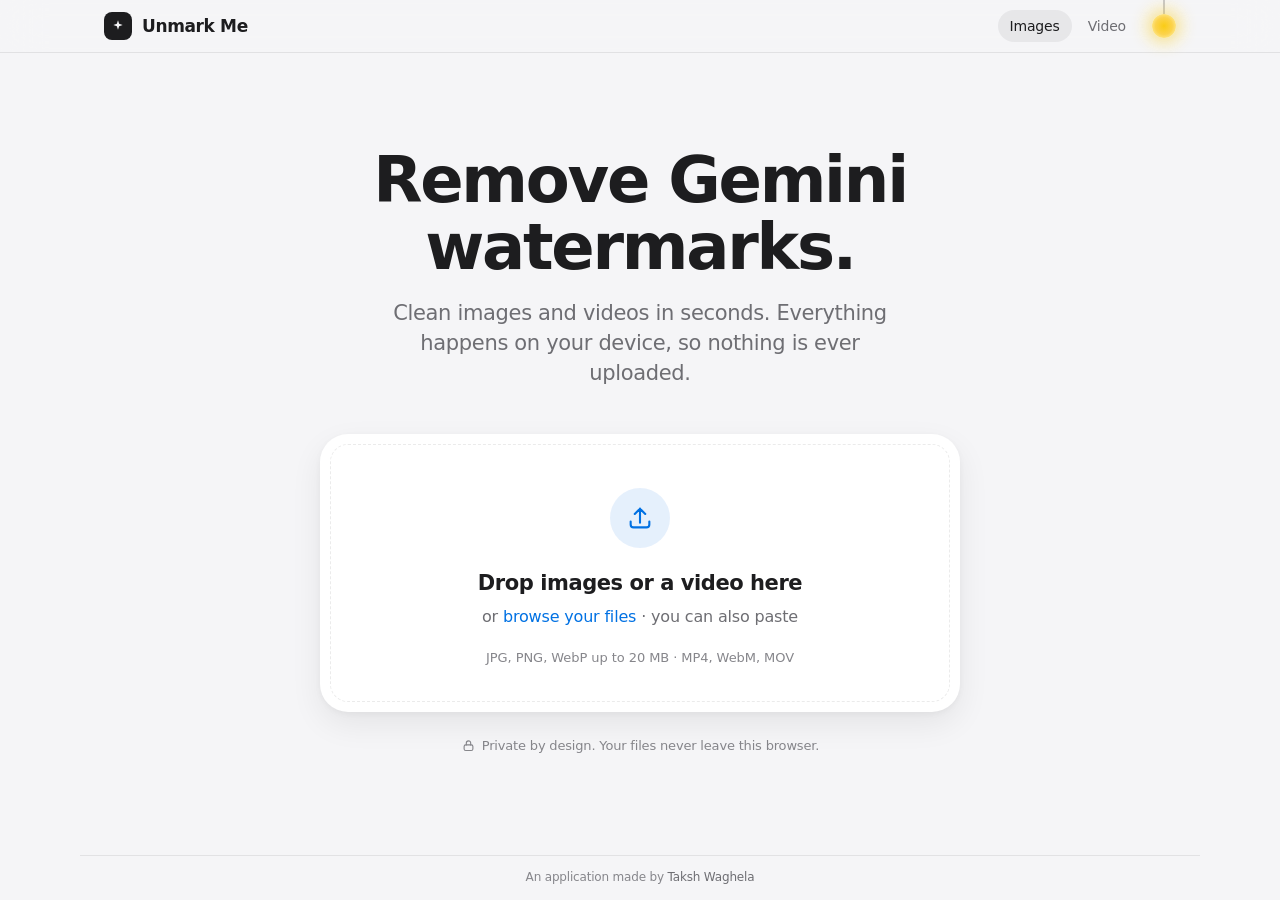
==== commit de9631a7: "Add a pull-cord light/dark mode switch - Pull the bulb in the nav down (or tap it, or press Enter/Sp" ====
--- a/public/dev-preview.html
+++ b/public/dev-preview.html
@@ -6,8 +6,17 @@
   <title>Unmark Me — Remove Gemini Watermarks</title>
   <meta name="description" content="Remove Gemini watermarks from images and videos, right in your browser.">
   <meta name="robots" content="noindex, nofollow">
-  <meta name="theme-color" content="#f5f5f7" media="(prefers-color-scheme: light)">
-  <meta name="theme-color" content="#000000" media="(prefers-color-scheme: dark)">
+  <meta name="theme-color" content="#f5f5f7">
+  <script>
+    // Apply the saved (or system) theme before first paint so the page never flashes.
+    (() => {
+      let saved = null;
+      try { saved = localStorage.getItem('unmark-theme'); } catch (error) {}
+      const dark = saved ? saved === 'dark' : window.matchMedia('(prefers-color-scheme: dark)').matches;
+      document.documentElement.dataset.theme = dark ? 'dark' : 'light';
+      document.querySelector('meta[name="theme-color"]').content = dark ? '#000000' : '#f5f5f7';
+    })();
+  </script>
   <link rel="icon" href="data:image/svg+xml,%3Csvg xmlns='http://www.w3.org/2000/svg' viewBox='0 0 32 32'%3E%3Crect width='32' height='32' rx='8' fill='%231d1d1f'/%3E%3Cpath d='M16 7.5l-2 6.5-6.5 2 6.5 2 2 6.5 2-6.5 6.5-2-6.5-2z' fill='%23fff'/%3E%3C/svg%3E">
   <link rel="stylesheet" href="dev-preview.css">
   <script>
@@ -28,10 +37,16 @@
         </span>
         <span class="brand-name">Unmark Me</span>
       </a>
-      <nav class="nav-links" aria-label="Main">
-        <a href="./" class="nav-link" aria-current="page">Images</a>
-        <a href="./video-preview.html" class="nav-link">Video</a>
-      </nav>
+      <div class="nav-end">
+        <nav class="nav-links" aria-label="Main">
+          <a href="./" class="nav-link" aria-current="page">Images</a>
+          <a href="./video-preview.html" class="nav-link">Video</a>
+        </nav>
+        <button id="themeSwitch" class="theme-pull" type="button" role="switch" aria-checked="false" aria-label="Dark mode">
+          <span class="theme-pull-cord" aria-hidden="true"></span>
+          <span class="theme-pull-bulb" aria-hidden="true"></span>
+        </button>
+      </div>
     </div>
   </header>
 
--- a/public/dev-preview.css
+++ b/public/dev-preview.css
@@ -4,7 +4,7 @@
    ========================================================================== */
 
 :root {
-  color-scheme: light dark;
+  color-scheme: light;
 
   /* Palette */
   --bg: #f5f5f7;
@@ -29,6 +29,7 @@
   --scrim: rgba(245, 245, 247, 0.62);
   --checker-a: #f2f2f4;
   --checker-b: #fbfbfd;
+  --cord: #c7c7cc;
 
   /* Depth */
   --shadow-sm: 0 1px 2px rgba(0, 0, 0, 0.04), 0 2px 8px rgba(0, 0, 0, 0.04);
@@ -57,33 +58,33 @@
   --font-display: -apple-system, BlinkMacSystemFont, "SF Pro Display", "Inter", system-ui, "Segoe UI", Roboto, "Helvetica Neue", Arial, sans-serif;
 }
 
-@media (prefers-color-scheme: dark) {
-  :root {
-    --bg: #000000;
-    --surface: #161617;
-    --surface-raised: #1d1d1f;
-    --fill: rgba(120, 120, 128, 0.24);
-    --fill-hover: rgba(120, 120, 128, 0.32);
-    --fill-press: rgba(120, 120, 128, 0.4);
-    --label: #f5f5f7;
-    --label-2: #a1a1a6;
-    --label-3: #86868b;
-    --separator: rgba(255, 255, 255, 0.1);
-    --accent: #0a84ff;
-    --accent-hover: #2b95ff;
-    --accent-press: #0077ed;
-    --accent-tint: rgba(10, 132, 255, 0.16);
-    --success: #30d158;
-    --warning: #ff9f0a;
-    --danger: #ff453a;
-    --nav-material: rgba(22, 22, 23, 0.72);
-    --scrim: rgba(0, 0, 0, 0.55);
-    --checker-a: #1c1c1e;
-    --checker-b: #232325;
-    --shadow-sm: 0 0 0 1px rgba(255, 255, 255, 0.06);
-    --shadow-md: 0 0 0 1px rgba(255, 255, 255, 0.07), 0 12px 32px rgba(0, 0, 0, 0.5);
-    --shadow-lg: 0 0 0 1px rgba(255, 255, 255, 0.08), 0 24px 56px rgba(0, 0, 0, 0.6);
-  }
+:root[data-theme="dark"] {
+  color-scheme: dark;
+  --bg: #000000;
+  --surface: #161617;
+  --surface-raised: #1d1d1f;
+  --fill: rgba(120, 120, 128, 0.24);
+  --fill-hover: rgba(120, 120, 128, 0.32);
+  --fill-press: rgba(120, 120, 128, 0.4);
+  --label: #f5f5f7;
+  --label-2: #a1a1a6;
+  --label-3: #86868b;
+  --separator: rgba(255, 255, 255, 0.1);
+  --accent: #0a84ff;
+  --accent-hover: #2b95ff;
+  --accent-press: #0077ed;
+  --accent-tint: rgba(10, 132, 255, 0.16);
+  --success: #30d158;
+  --warning: #ff9f0a;
+  --danger: #ff453a;
+  --nav-material: rgba(22, 22, 23, 0.72);
+  --scrim: rgba(0, 0, 0, 0.55);
+  --checker-a: #1c1c1e;
+  --checker-b: #232325;
+  --cord: #48484a;
+  --shadow-sm: 0 0 0 1px rgba(255, 255, 255, 0.06);
+  --shadow-md: 0 0 0 1px rgba(255, 255, 255, 0.07), 0 12px 32px rgba(0, 0, 0, 0.5);
+  --shadow-lg: 0 0 0 1px rgba(255, 255, 255, 0.08), 0 24px 56px rgba(0, 0, 0, 0.6);
 }
 
 /* ---------- Base ---------- */
@@ -214,6 +215,80 @@
   font-weight: 500;
   background: var(--fill);
 }
+
+/* ---------- Theme pull switch ---------- */
+
+.nav-end {
+  align-self: stretch;
+  display: flex;
+  align-items: center;
+  gap: 8px;
+}
+
+.theme-pull {
+  position: relative;
+  align-self: stretch;
+  width: 36px;
+  height: auto;
+  margin-right: -6px;
+  padding: 0;
+  border: 0;
+  border-radius: 0;
+  background: none;
+  cursor: grab;
+  touch-action: none;
+  -webkit-tap-highlight-color: transparent;
+}
+
+.theme-pull:hover:not(:disabled),
+.theme-pull:active:not(:disabled) { background: none; transform: none; }
+
+.theme-pull.is-pulling { cursor: grabbing; }
+
+.theme-pull:focus-visible { outline: none; }
+
+.theme-pull-cord {
+  position: absolute;
+  top: 0;
+  left: 50%;
+  width: 1.5px;
+  height: calc(14px + var(--pull, 0px));
+  margin-left: -0.75px;
+  background: var(--cord);
+}
+
+.theme-pull-bulb {
+  position: absolute;
+  top: 14px;
+  left: 50%;
+  width: 24px;
+  height: 24px;
+  margin-left: -12px;
+  border-radius: 50%;
+  background: radial-gradient(circle at center, #facc15, #fcd34d, #fef9c3);
+  box-shadow: 0 0 16px 5px rgba(250, 204, 21, 0.45);
+  transform: translateY(var(--pull, 0px));
+  transition: box-shadow var(--base) var(--ease);
+}
+
+.theme-pull:hover .theme-pull-bulb { box-shadow: 0 0 20px 7px rgba(250, 204, 21, 0.55); }
+
+:root[data-theme="dark"] .theme-pull-bulb {
+  background: radial-gradient(circle at center, #4b5563, #1f2937, #000);
+  box-shadow: 0 0 16px 5px rgba(31, 41, 55, 0.7), inset 0 0 0 1px rgba(255, 255, 255, 0.16);
+}
+
+:root[data-theme="dark"] .theme-pull:hover .theme-pull-bulb {
+  box-shadow: 0 0 20px 7px rgba(75, 85, 99, 0.6), inset 0 0 0 1px rgba(255, 255, 255, 0.22);
+}
+
+.theme-pull:focus-visible .theme-pull-bulb {
+  outline: 3px solid color-mix(in srgb, var(--accent) 55%, transparent);
+  outline-offset: 3px;
+}
+
+::view-transition-old(root),
+::view-transition-new(root) { animation-duration: 320ms; }
 
 /* ---------- Page ---------- */
 
